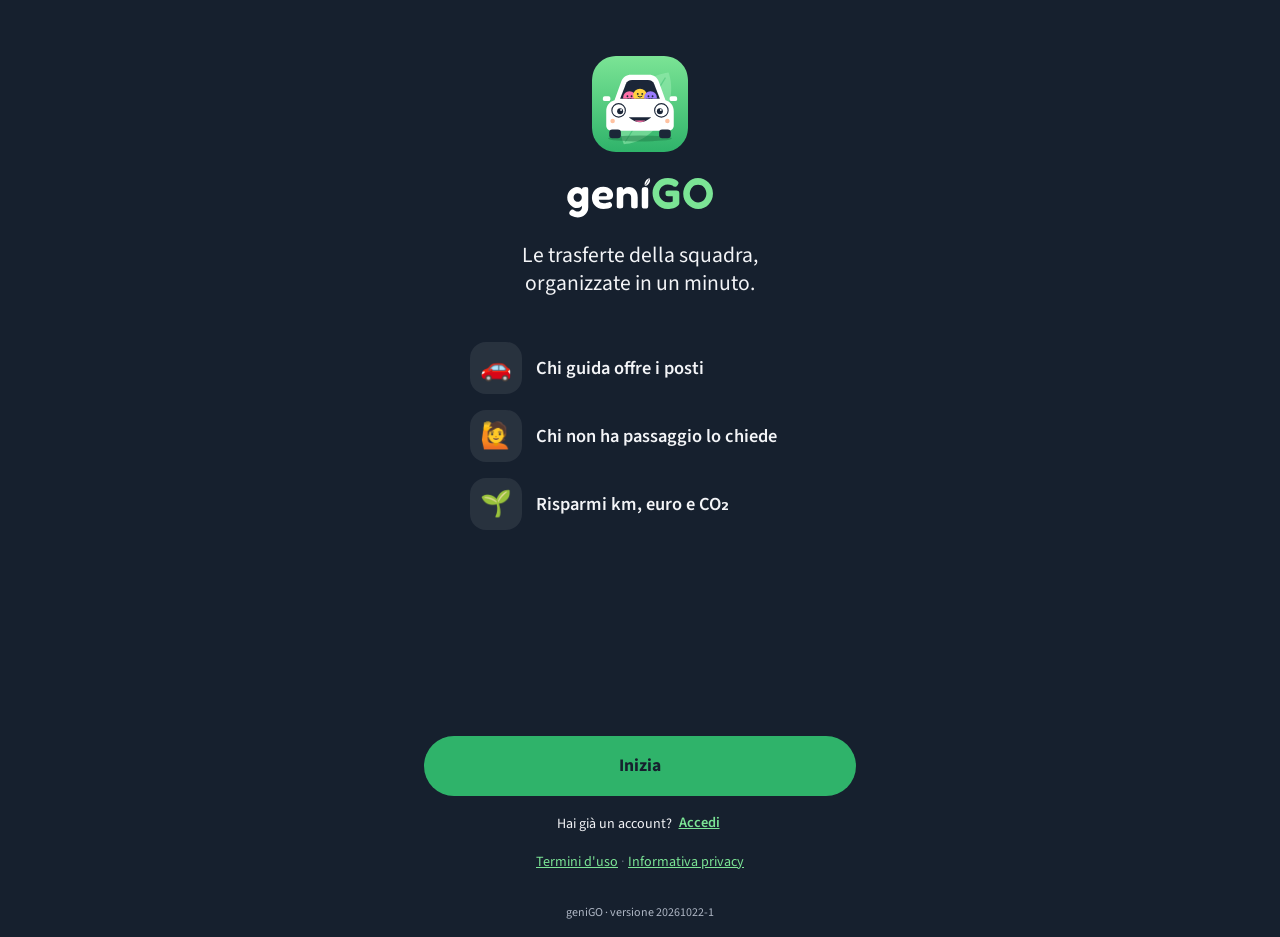
==== index.html @ ff4c47e5 "Add files via upload" ====
<!doctype html>
<html lang="it">
<head>
<script>if(location.protocol==="http:"&&/(^|\.)genigo\.it$/.test(location.hostname))location.replace("https://"+location.host+location.pathname+location.search+location.hash);</script>
<meta charset="utf-8">
<meta name="viewport" content="width=device-width,initial-scale=1,viewport-fit=cover">
<title>geniGO</title>
<meta name="description" content="Le trasferte della squadra, organizzate in un minuto.">
<meta name="theme-color" content="#16202E">
<link rel="manifest" href="manifest.webmanifest">
<link rel="icon" href="icon.svg" type="image/svg+xml">
<link rel="apple-touch-icon" href="icon-180.png">
<link rel="stylesheet" href="fonts/fonts.css?v=20261022-1">
<link rel="stylesheet" href="styles.css?v=20261022-1">
</head>
<body>
<div id="app" aria-live="polite"><div class="boot">Caricamento…</div></div>
<div class="ver" id="ver"></div>
<div class="toast" id="toast" role="status" hidden></div>
<script src="config.js?v=20261022-1"></script>
<script src="libs/supabase-2.45.4/supabase.js"></script>
<script src="libs/qrcode-1.4.4/qrcode.js"></script>
<script src="sports.js?v=20261022-1"></script>
<script src="app.js?v=20261022-1"></script>
</body>
</html>
---- fonts/fonts.css ----
/* geniGO · caratteri ospitati sul sito (nessuna richiesta a Google Fonts)
   Barlow Condensed e Source Sans 3 · SIL Open Font License 1.1 (vedi OFL.txt) */
@font-face{font-family:"Barlow Condensed";font-style:normal;font-weight:600;font-display:swap;src:url(barlow-condensed-600-latin-ext.woff2) format("woff2");unicode-range:U+0100-02BA,U+02BD-02C5,U+02C7-02CC,U+02CE-02D7,U+02DD-02FF,U+0304,U+0308,U+0329,U+1D00-1DBF,U+1E00-1E9F,U+1EF2-1EFF,U+2020,U+20A0-20AB,U+20AD-20C4,U+2113,U+2C60-2C7F,U+A720-A7FF}
@font-face{font-family:"Barlow Condensed";font-style:normal;font-weight:600;font-display:swap;src:url(barlow-condensed-600-latin.woff2) format("woff2");unicode-range:U+0000-00FF,U+0131,U+0152-0153,U+02BB-02BC,U+02C6,U+02DA,U+02DC,U+0304,U+0308,U+0329,U+2000-206F,U+20AC,U+2122,U+2191,U+2193,U+2212,U+2215,U+FEFF,U+FFFD}
@font-face{font-family:"Barlow Condensed";font-style:normal;font-weight:700;font-display:swap;src:url(barlow-condensed-700-latin-ext.woff2) format("woff2");unicode-range:U+0100-02BA,U+02BD-02C5,U+02C7-02CC,U+02CE-02D7,U+02DD-02FF,U+0304,U+0308,U+0329,U+1D00-1DBF,U+1E00-1E9F,U+1EF2-1EFF,U+2020,U+20A0-20AB,U+20AD-20C4,U+2113,U+2C60-2C7F,U+A720-A7FF}
@font-face{font-family:"Barlow Condensed";font-style:normal;font-weight:700;font-display:swap;src:url(barlow-condensed-700-latin.woff2) format("woff2");unicode-range:U+0000-00FF,U+0131,U+0152-0153,U+02BB-02BC,U+02C6,U+02DA,U+02DC,U+0304,U+0308,U+0329,U+2000-206F,U+20AC,U+2122,U+2191,U+2193,U+2212,U+2215,U+FEFF,U+FFFD}
@font-face{font-family:"Source Sans 3";font-style:normal;font-weight:400;font-display:swap;src:url(source-sans-3-400-latin-ext.woff2) format("woff2");unicode-range:U+0100-02BA,U+02BD-02C5,U+02C7-02CC,U+02CE-02D7,U+02DD-02FF,U+0304,U+0308,U+0329,U+1D00-1DBF,U+1E00-1E9F,U+1EF2-1EFF,U+2020,U+20A0-20AB,U+20AD-20C4,U+2113,U+2C60-2C7F,U+A720-A7FF}
@font-face{font-family:"Source Sans 3";font-style:normal;font-weight:400;font-display:swap;src:url(source-sans-3-400-latin.woff2) format("woff2");unicode-range:U+0000-00FF,U+0131,U+0152-0153,U+02BB-02BC,U+02C6,U+02DA,U+02DC,U+0304,U+0308,U+0329,U+2000-206F,U+20AC,U+2122,U+2191,U+2193,U+2212,U+2215,U+FEFF,U+FFFD}
@font-face{font-family:"Source Sans 3";font-style:normal;font-weight:600;font-display:swap;src:url(source-sans-3-600-latin-ext.woff2) format("woff2");unicode-range:U+0100-02BA,U+02BD-02C5,U+02C7-02CC,U+02CE-02D7,U+02DD-02FF,U+0304,U+0308,U+0329,U+1D00-1DBF,U+1E00-1E9F,U+1EF2-1EFF,U+2020,U+20A0-20AB,U+20AD-20C4,U+2113,U+2C60-2C7F,U+A720-A7FF}
@font-face{font-family:"Source Sans 3";font-style:normal;font-weight:600;font-display:swap;src:url(source-sans-3-600-latin.woff2) format("woff2");unicode-range:U+0000-00FF,U+0131,U+0152-0153,U+02BB-02BC,U+02C6,U+02DA,U+02DC,U+0304,U+0308,U+0329,U+2000-206F,U+20AC,U+2122,U+2191,U+2193,U+2212,U+2215,U+FEFF,U+FFFD}
@font-face{font-family:"Source Sans 3";font-style:normal;font-weight:700;font-display:swap;src:url(source-sans-3-700-latin-ext.woff2) format("woff2");unicode-range:U+0100-02BA,U+02BD-02C5,U+02C7-02CC,U+02CE-02D7,U+02DD-02FF,U+0304,U+0308,U+0329,U+1D00-1DBF,U+1E00-1E9F,U+1EF2-1EFF,U+2020,U+20A0-20AB,U+20AD-20C4,U+2113,U+2C60-2C7F,U+A720-A7FF}
@font-face{font-family:"Source Sans 3";font-style:normal;font-weight:700;font-display:swap;src:url(source-sans-3-700-latin.woff2) format("woff2");unicode-range:U+0000-00FF,U+0131,U+0152-0153,U+02BB-02BC,U+02C6,U+02DA,U+02DC,U+0304,U+0308,U+0329,U+2000-206F,U+20AC,U+2122,U+2191,U+2193,U+2212,U+2215,U+FEFF,U+FFFD}
---- styles.css ----
:root{
  --bg:#F3F4F7; --surface:#FFFFFF; --ink:#16202E; --muted:#5D6778; --line:#DCE0E8;
  --accent:#2FB36A; --accent-ink:#16202E; --accent-soft:#DDF4E6; --accent-text:#157A43; --brand:#2FB36A;
  --warn-soft:#FFF1C2; --warn-text:#7A5200;
  --ok:#1F7A4D; --ok-soft:#DDF1E6; --danger:#B3261E; --danger-soft:#FBE3E1;
  --navy:#16202E; --navy-ink:#F3F4F7; --navy-muted:#AEB6C4;
  --display:"Barlow Condensed","Arial Narrow",system-ui,sans-serif;
  --body:"Source Sans 3",system-ui,-apple-system,"Segoe UI",sans-serif;
  color-scheme:light;
}
@media (prefers-color-scheme: dark){:root{
  --bg:#10151D; --surface:#19202B; --ink:#E9ECF2; --muted:#9AA4B5; --line:#2C3544;
  --accent:#2FB36A; --accent-ink:#0B1018; --accent-soft:#173326; --accent-text:#7BE495; --brand:#2FB36A;
  --warn-soft:#3A3115; --warn-text:#F2C14E;
  --ok:#5CC28C; --ok-soft:#173326; --danger:#F08A80; --danger-soft:#3A1C1A;
  --navy:#0B1018; --navy-ink:#E9ECF2; --navy-muted:#9AA4B5; color-scheme:dark}}
*{box-sizing:border-box}
html,body{margin:0}
body{background:var(--bg);color:var(--ink);font-family:var(--body);font-size:16px;line-height:1.45;
  padding-bottom:env(safe-area-inset-bottom,0)}
a{color:var(--accent-text)}
.boot{padding:48px 16px;text-align:center;color:var(--muted)}
.wrap{max-width:760px;margin:0 auto;padding:16px 16px 56px;display:grid;gap:16px}
h1,h2,h3{font-family:var(--display);text-transform:uppercase;letter-spacing:.01em;margin:0;line-height:1.05}
h1{font-size:2rem}h2{font-size:1.45rem}h3{font-size:1.15rem}
.muted{color:var(--muted)}.small{font-size:.88rem}
.label{font-size:.75rem;font-weight:700;letter-spacing:.08em;text-transform:uppercase;color:var(--muted)}

/* barra superiore */
.top{background:var(--navy);color:var(--navy-ink);padding:max(12px,env(safe-area-inset-top)) 16px 0}
.top .in{max-width:760px;margin:0 auto;display:flex;align-items:center;gap:8px;min-height:52px;padding-bottom:10px}
.top .grow{flex:1;min-width:0}
.top .title{font-family:var(--display);font-weight:700;font-size:1.5rem;text-transform:uppercase;line-height:1;white-space:nowrap;overflow:hidden;text-overflow:ellipsis}
.top .sub{font-size:.85rem;color:var(--navy-muted)}
.brand{display:flex;align-items:center;gap:8px;font-family:var(--display);font-weight:700;font-size:1.45rem;color:var(--navy-ink);text-decoration:none}
.brand b{color:var(--brand);font-weight:700}
.iconbtn{width:44px;height:44px;display:inline-flex;align-items:center;justify-content:center;border-radius:22px;border:1px solid transparent;background:transparent;color:inherit;text-decoration:none;cursor:pointer;flex:none}
.iconbtn.ring{border-color:#3A4557;font-weight:700;font-size:.9rem}
.tabs{max-width:760px;margin:0 auto;display:flex;overflow-x:auto;scrollbar-width:none}
.tabs a{flex:1 0 auto;text-align:center;padding:12px 10px;font-size:.95rem;color:var(--navy-muted);font-weight:700;text-decoration:none;border-bottom:3px solid transparent;white-space:nowrap}
.tabs a[aria-current="page"]{color:var(--navy-ink);border-bottom-color:var(--brand)}

/* elementi */
.card{background:var(--surface);border:1px solid var(--line);border-radius:14px;padding:16px;display:grid;gap:12px;min-width:0}
.card.dashed{border-style:dashed}
.row{display:flex;gap:8px;flex-wrap:wrap;align-items:center}
.between{display:flex;justify-content:space-between;gap:8px;align-items:center;flex-wrap:wrap}
.stack{display:grid;gap:12px}
button,.btn{font:inherit;font-weight:700;cursor:pointer;border-radius:10px;border:1px solid transparent;padding:10px 16px;min-height:44px;display:inline-flex;align-items:center;justify-content:center;gap:6px;text-decoration:none;text-align:center}
.btn-primary{background:var(--accent);color:var(--accent-ink)}
.btn-ghost{background:var(--surface);color:var(--ink);border-color:var(--line)}
.btn-ok{background:var(--ok);color:#fff}
.btn-danger{background:transparent;color:var(--danger);border-color:var(--danger)}
.btn-link{background:none;border:none;padding:6px 4px;min-height:36px;color:var(--muted);font-weight:600;font-size:.9rem;text-decoration:underline}
.btn-link.danger{color:var(--danger)}
.btn-block{width:100%}
button:disabled{opacity:.55;cursor:default}
:focus-visible{outline:2px solid var(--accent);outline-offset:2px}
input,select,textarea{font:inherit;color:var(--ink);background:var(--bg);border:1px solid var(--line);border-radius:10px;padding:10px 12px;width:100%;min-width:0;min-height:44px}
textarea{min-height:96px;resize:vertical}
.form{display:grid;gap:12px;grid-template-columns:repeat(auto-fit,minmax(160px,1fr))}
.form .full{grid-column:1/-1}
.form label{display:grid;gap:4px;font-size:.88rem;font-weight:600;color:var(--muted)}
.form .check{display:flex;gap:10px;align-items:center;flex-direction:row;color:var(--ink);font-weight:600}
.form .check input{width:22px;height:22px;min-height:0}
.form .actions{grid-column:1/-1;display:flex;gap:8px;flex-wrap:wrap}
.notice{border-radius:12px;padding:12px 14px;background:var(--accent-soft)}
.notice.ok{background:var(--ok-soft)}
.notice.danger{background:var(--danger-soft)}
.chip{display:inline-flex;align-items:center;font-size:.78rem;font-weight:700;padding:3px 9px;border-radius:999px;background:var(--bg);color:var(--muted);font-variant-numeric:tabular-nums;white-space:nowrap}
.chip.ok{background:var(--ok-soft);color:var(--ok)}
.chip.warn{background:var(--warn-soft);color:var(--warn-text)}
.chip.navy{background:var(--navy);color:var(--navy-ink)}
.pill-group{display:flex;flex-wrap:wrap;gap:6px}
.pill{min-height:40px;border-radius:999px;padding:0 14px;font-weight:600;border:1px solid var(--line);background:var(--surface);color:var(--ink)}
a.pill{display:inline-flex;align-items:center;text-decoration:none}
.pill[aria-checked="true"]{background:var(--navy);color:var(--navy-ink);border-color:var(--navy)}
.empty{background:var(--surface);border:1px solid var(--line);border-radius:14px;padding:24px;text-align:center;color:var(--muted)}
.empty strong{display:block;color:var(--ink);font-family:var(--display);font-size:1.3rem;text-transform:uppercase;margin-bottom:4px}

/* trasferta */
.trip{background:var(--surface);border:1px solid var(--line);border-radius:14px;display:grid;grid-template-columns:72px 1fr;overflow:hidden}
.trip.past{opacity:.8}
.stub{background:var(--navy);color:var(--navy-ink);display:grid;align-content:start;justify-items:center;padding:14px 4px;text-align:center;gap:2px;border-right:2px dashed var(--bg)}
.stub .cat{margin-bottom:6px;max-width:100%;padding:2px 6px;border-radius:6px;background:var(--brand);color:#0B1018;font-family:var(--display);font-size:.95rem;font-weight:700;letter-spacing:.03em;line-height:1.1;text-transform:uppercase;white-space:nowrap;overflow:hidden;text-overflow:ellipsis}
.stub .dow{font-size:.72rem;letter-spacing:.1em;font-weight:700;text-transform:uppercase;opacity:.85}
.stub .day{font-family:var(--display);font-size:2.2rem;line-height:1;font-weight:700}
.stub .mon{font-family:var(--display);font-size:1rem;text-transform:uppercase;letter-spacing:.06em}
.stub .time{margin-top:8px;font-variant-numeric:tabular-nums;font-weight:700;color:var(--brand)}
.tbody{padding:14px;display:grid;gap:12px;min-width:0}
.meta{color:var(--muted);font-size:.92rem;overflow-wrap:anywhere}
.ride{border-top:1px solid var(--line);padding-top:12px;display:grid;gap:8px}
.ride.club .driver::before{content:"Mezzo società · ";color:var(--accent-text);font-weight:700}
.driver{font-weight:700}
.seats{display:flex;gap:5px;flex-wrap:wrap;align-items:center}
.seat{width:14px;height:14px;border-radius:4px;border:2px solid var(--ok)}
.seat.taken{background:var(--ink);border-color:var(--ink)}
.pax{list-style:none;margin:0;padding:0;display:grid;gap:4px}
.pax li{display:flex;justify-content:space-between;gap:8px;align-items:center;background:var(--bg);border-radius:8px;padding:6px 10px;min-width:0}
.pax li span{overflow-wrap:anywhere;min-width:0}
.pax small{color:var(--muted)}
.missing{background:var(--warn-soft);border-radius:10px;padding:8px 12px;font-size:.92rem}
.confirm{display:flex;gap:8px;align-items:center;flex-wrap:wrap;font-size:.92rem}

/* squadre */
.teamcard{text-decoration:none;color:inherit}
.stats{display:grid;grid-template-columns:repeat(3,minmax(0,1fr));gap:8px;text-align:center}
.stats>div{background:var(--bg);border-radius:10px;padding:8px 4px}
.stats b{display:block;font-family:var(--display);font-size:1.5rem;line-height:1.1}
.stats .warn{background:var(--warn-soft);color:var(--warn-text)}

/* invito */
.qr{display:flex;justify-content:center;background:#fff;border-radius:12px;padding:12px}
.qr img,.qr svg{width:200px;height:200px;image-rendering:pixelated}
.code{font:600 .95rem ui-monospace,Menlo,monospace;background:var(--bg);border-radius:10px;padding:10px 12px;overflow-wrap:anywhere}

/* membri */
.member{display:flex;align-items:center;gap:10px;padding:10px 0;border-top:1px solid var(--line)}
.member:first-child{border-top:none}
.avatar{width:40px;height:40px;border-radius:20px;background:var(--bg);display:flex;align-items:center;justify-content:center;font-weight:700;flex:none}

/* report */
table{width:100%;border-collapse:collapse;font-size:.92rem}
th,td{text-align:left;padding:8px 6px;border-bottom:1px solid var(--line);vertical-align:top}
th{font-size:.75rem;letter-spacing:.06em;text-transform:uppercase;color:var(--muted)}
td.num,th.num{text-align:right;font-variant-numeric:tabular-nums}
.tablewrap{overflow-x:auto}
.bigstats{display:grid;grid-template-columns:repeat(auto-fit,minmax(140px,1fr));gap:10px}
.bigstats>div{background:var(--navy);color:var(--navy-ink);border-radius:12px;padding:14px}
.bigstats b{display:block;font-family:var(--display);font-size:2rem;line-height:1;color:var(--brand)}

/* login */
.hero{background:var(--navy);color:var(--navy-ink);padding:48px 16px 40px}
.hero .in{max-width:520px;margin:0 auto;display:grid;gap:12px}
.hero h1{font-size:3rem;text-transform:none}
.hero h1 b{color:var(--brand)}
.narrow{max-width:520px}

.toast{position:fixed;left:50%;transform:translateX(-50%);bottom:calc(16px + env(safe-area-inset-bottom,0px));background:var(--ink);color:var(--bg);padding:10px 18px;border-radius:999px;font-weight:600;max-width:calc(100% - 32px);z-index:95}
.sr-only{position:absolute;width:1px;height:1px;overflow:hidden;clip:rect(0 0 0 0);white-space:nowrap}
footer.foot{text-align:center;color:var(--muted);font-size:.82rem;padding:8px 16px 24px}

@media (max-width:420px){.trip{grid-template-columns:60px 1fr}.stub .day{font-size:1.8rem}}
@media print{
  .top,.tabs,.noprint,.toast,footer.foot{display:none!important}
  body{background:#fff;color:#000}
  .card{border:none;padding:0}
  .bigstats>div{background:#fff;color:#000;border:1px solid #999}
}

/* richieste di passaggio */
.pax .row button, .pax .row .btn-link { white-space: nowrap; }
.wa-card .btn-ok { text-decoration: none; }

/* logo geniGO */
.brand img{display:block}
.brand .wordmark{height:22px;width:auto}
.hero-logo{display:flex;align-items:center;gap:14px;margin:0}
.hero-logo img:first-child{border-radius:16px;flex:none}
.hero-logo .wordmark{height:46px;width:auto;max-width:calc(100% - 80px)}
.pax li{flex-wrap:wrap;row-gap:6px}
.pax li > span:first-child{flex:1 1 180px;min-width:0}

/* pannello amministrazione */
.weekly{width:100%;height:140px;display:block}
.weekly .b1,.lg.b1{fill:var(--ink);background:var(--ink)}
.weekly .b2,.lg.b2{fill:var(--brand);background:var(--brand)}
.weekly .axis{stroke:var(--line)}
.lg{display:inline-block;width:10px;height:10px;border-radius:2px;margin:0 4px 0 10px;vertical-align:-1px}

/* risparmio */
.savings{border:2px solid var(--accent-soft)}
.savings .stats{margin:2px 0 6px}
/* sponsor */
.sponsors{margin-top:8px;display:grid;gap:8px}
.sp-row{display:flex;flex-wrap:wrap;gap:10px}
.sp{display:flex;align-items:center;gap:10px;background:var(--surface);border:1px solid var(--line);border-radius:12px;padding:10px 12px;text-decoration:none;color:var(--ink);flex:1 1 220px;min-width:0}
.sp img{max-height:40px;max-width:120px;object-fit:contain}
.sp span{font-size:.88rem;color:var(--muted)}
.sp-thumb{width:44px;height:44px;object-fit:contain;border-radius:8px;background:#fff;border:1px solid var(--line);flex:none}
.check-pill{display:inline-flex;align-items:center;gap:6px;cursor:pointer}
.check-pill input{width:18px;height:18px;min-height:0}

/* logo su tutte le pagine */
.brand .wordmark{height:28px}
.brand img:first-child{border-radius:9px}
.top .titlerow{min-height:0;padding-top:0;padding-bottom:10px}
/* logo e scritta centrati nella barra in alto */
.top .in:first-child{position:relative}
.top .in:first-child .brand{position:absolute;left:50%;top:calc(50% - 5px);transform:translate(-50%,-50%)}
.form .check-pill{display:inline-flex;flex-direction:row;align-items:center;gap:6px;font-weight:600}

/* banner sponsor a rotazione: riquadro orizzontale 3:1 con immagine o video */
.sp-banner{position:relative;border-radius:14px;overflow:hidden;background:#0f1722;border:1px solid var(--line);aspect-ratio:3/1;max-height:260px;width:100%}
.sp-slides{position:absolute;inset:0}
.sp-slide{position:absolute;inset:0;display:block;text-decoration:none;color:#fff;opacity:0;visibility:hidden;transition:opacity .6s ease,visibility .6s}
.sp-slide.on{opacity:1;visibility:visible}
.sp-slide img,.sp-slide video{width:100%;height:100%;object-fit:cover;display:block;background:#0f1722}
.sp-fallback{width:100%;height:100%;display:grid;place-content:center;text-align:center;gap:4px;padding:12px 16px;background:linear-gradient(135deg,var(--brand),var(--accent));color:#fff}
.sp-fallback b{font-size:clamp(1.1rem,4.5vw,1.6rem)}
.sp-fallback span{font-size:clamp(.85rem,3vw,1rem);opacity:.92;overflow-wrap:anywhere}
.sp-cap{position:absolute;left:0;right:0;bottom:0;padding:18px 12px 8px;font-size:.85rem;line-height:1.25;background:linear-gradient(transparent,rgba(0,0,0,.65));color:#fff;padding-right:70px}
.sp-tag{position:absolute;top:6px;right:8px;font-size:.62rem;letter-spacing:.08em;text-transform:uppercase;color:#fff;background:rgba(0,0,0,.45);padding:2px 6px;border-radius:6px;pointer-events:none}
.sp-dots{position:absolute;right:8px;bottom:8px;display:flex;gap:6px}
.sp-dots button{width:8px;height:8px;min-height:0;padding:0;border-radius:50%;border:0;background:rgba(255,255,255,.5);cursor:pointer;box-shadow:0 0 0 1px rgba(0,0,0,.2)}
.sp-dots button.on{background:#fff}
.sp-prev{height:40px;aspect-ratio:3/1;object-fit:cover;vertical-align:middle;border-radius:6px}
video.sp-thumb,img.sp-thumb{width:66px;height:22px;object-fit:cover}
@media (prefers-reduced-motion: reduce){.sp-slide{transition:none}}
/* invito per più squadre */
.join-row{display:grid;gap:8px;padding:10px 0;border-top:1px solid var(--line)}
.join-row:first-of-type{border-top:none}
.join-row .check{display:flex;gap:10px;align-items:center;font-weight:400;color:var(--ink)}
.join-row .check input{width:22px;height:22px;min-height:0;flex:none}
/* primo contatto e procedura guidata */
.hero-sub{margin:10px 0 0;color:var(--navy-muted);font-size:1rem;max-width:34rem}
.feat{display:grid;grid-template-columns:repeat(3,1fr);gap:8px}
.feat div{background:var(--surface);border:1px solid var(--line);border-radius:12px;padding:12px 10px;display:grid;gap:6px;justify-items:center;text-align:center;font-size:.9rem;line-height:1.25}
.feat span{font-size:1.5rem}
.choice{display:grid;justify-items:start;justify-content:stretch;grid-template-columns:1fr;align-content:start;gap:4px;width:100%;min-height:0;text-align:left;background:var(--surface);border:2px solid var(--line);border-radius:14px;padding:16px 18px;color:var(--ink);text-decoration:none;cursor:pointer;font:inherit}
.choice b{display:block;text-align:left;font-family:var(--display);font-size:1.35rem;text-transform:uppercase;line-height:1.1}
.choice span{color:var(--muted);font-size:.95rem}
.choice:hover{border-color:var(--brand)}
.invite-banner h2{margin:2px 0}
.wiz{list-style:none;margin:0;padding:0;display:grid;grid-template-columns:repeat(3,1fr);gap:6px}
.wiz li{display:flex;align-items:center;gap:6px;font-size:.85rem;font-weight:600;color:var(--muted);padding:8px;border-radius:10px;background:var(--surface);border:1px solid var(--line)}
.wiz li span{flex:none;width:22px;height:22px;border-radius:50%;display:grid;place-items:center;background:var(--line);color:var(--ink);font-size:.8rem;font-weight:700}
.wiz li.on{color:var(--ink);border-color:var(--brand)}
.wiz li.on span,.wiz li.done span{background:var(--brand);color:#0B1018}
.wiz-card{border:2px solid var(--brand)}
.steps ul{list-style:none;margin:0;padding:0;display:grid;gap:8px}
.steps li{display:flex;gap:10px;align-items:baseline}
.steps li>span{flex:none;width:20px;color:var(--muted);font-weight:700}
.steps li.ok{color:var(--muted);text-decoration:line-through}
.steps li.ok>span{color:var(--accent-text);text-decoration:none}
.tips{background:var(--accent-soft);border-color:transparent;gap:8px}
@media (max-width:380px){.feat{grid-template-columns:1fr}.wiz li{font-size:.75rem}}
/* consensi e pagine legali */
.modal-back{position:fixed;inset:0;background:rgba(11,16,24,.72);display:grid;place-items:center;padding:16px;z-index:50;overflow:auto}
.modal{background:var(--surface);color:var(--ink);border-radius:18px;max-width:520px;width:100%;max-height:calc(100dvh - 32px);overflow:auto;padding:22px 20px;display:grid;gap:14px;box-shadow:0 24px 60px rgba(0,0,0,.35)}
.modal-icon{justify-self:center;border-radius:14px}
.modal h2{text-align:center;font-size:1.6rem;line-height:1.1}
.cons-item{display:grid;grid-template-columns:40px 1fr;gap:10px;align-items:start;font-size:.95rem;line-height:1.4}
.cons-item>span{width:40px;height:40px;border-radius:50%;background:var(--accent-soft);display:grid;place-items:center;font-size:1.2rem}
.modal .form{gap:10px}
.check.switch{display:flex;gap:10px;align-items:center;font-weight:400}
.check.switch input{appearance:none;-webkit-appearance:none;width:42px;height:24px;min-height:0;border-radius:12px;background:var(--line);position:relative;flex:none;padding:0;border:0;cursor:pointer;transition:background .2s}
.check.switch input::after{content:"";position:absolute;top:3px;left:3px;width:18px;height:18px;border-radius:50%;background:#fff;transition:left .2s;box-shadow:0 1px 3px rgba(0,0,0,.25)}
.check.switch input:checked{background:var(--brand)}
.check.switch input:checked::after{left:21px}
.check.declare{align-items:flex-start;font-weight:400;font-size:.92rem;line-height:1.4;background:var(--accent-soft);border-radius:10px;padding:10px 12px}
.check.declare input{margin-top:2px;flex:none}
.legal-box{max-height:46vh;overflow:auto;border:1px solid var(--line);border-radius:12px;padding:12px 14px;font-size:.92rem;line-height:1.5;background:var(--bg)}
.legal h3,.legal-box h3{font-size:1.15rem;margin:14px 0 4px}
.legal p,.legal-box p,.legal ul,.legal-box ul{margin:6px 0}
.courtesy{font-size:.78rem;font-style:italic}
.check .btn-link{display:inline;padding:0;min-height:0;vertical-align:baseline;font-weight:600;font-size:inherit}
.modal .check{align-items:flex-start;line-height:1.4}
.modal .check input[type=checkbox]:not(.switch input){margin-top:2px}
/* riga della versione in fondo a ogni pagina */
.ver{text-align:center;font-size:.75rem;color:var(--muted);padding:4px 16px calc(16px + env(safe-area-inset-bottom))}
/* pagina di benvenuto: testo centrato, punti chiave senza riquadri */
.hero .in{text-align:center;justify-items:center}
.hero .hero-logo{justify-content:center}
.hero .hero-sub{margin-left:auto;margin-right:auto}
.feat{gap:4px;padding:2px 0 6px}
.feat div{background:none;border:0;border-radius:0;padding:6px 4px;gap:4px;font-size:.88rem}
.feat div b{font-weight:600}
.feat span{font-size:1.7rem;line-height:1}
.feat div{align-content:start}
/* testi informativi: niente riquadro, così non sembrano pulsanti */
.intro{display:grid;gap:4px;padding:4px 2px}
.intro h1,.intro h2{margin:0}
/* indicatore dei passi: numeri e testo, senza riquadri */
.wiz li{background:none;border:0;padding:4px 0;border-radius:0}
.wiz li.on{border:0}
.hero .hero-sub{font-size:1.2rem;color:var(--navy-ink);margin-top:2px;max-width:none}
/* benvenuto e accesso: tutta la pagina con lo stesso sfondo scuro */
body.dark{background:var(--navy);color:var(--navy-ink)}
body.dark .hero{background:transparent;padding-bottom:12px}
body.dark .feat div,body.dark .wrap>p{color:var(--navy-ink)}
body.dark .wrap>p .btn-link,body.dark .wrap>p a,body.dark .wrap>p .btn-link{color:#7BE495}
body.dark .wrap>p.small.muted{color:var(--navy-muted)}
body.dark .intro,body.dark .intro .label,body.dark .intro h2{color:var(--navy-ink)}
body.dark .intro .muted{color:var(--navy-muted)}
body.dark .choice{border-color:transparent}
body.dark .ver{color:var(--navy-muted)}
/* pulsanti grandi di scelta: testo centrato */
.choice{justify-items:center;text-align:center}
.choice b,.choice span{text-align:center}
/* figli: nome e cognome affiancati */
.kids{display:grid;gap:8px}
.kid-row{display:grid;grid-template-columns:1fr 1fr;gap:8px}
.kid-row label{display:grid;gap:4px;font-size:.88rem;font-weight:600;color:var(--muted)}
.join-row .kid-row label{font-weight:600}
.form label.check-pill{display:inline-flex;color:var(--ink)}
/* password */
.pw-wrap{position:relative;display:block}
.pw-wrap input{width:100%;padding-right:84px}
.pw-eye{position:absolute;right:10px;top:50%;transform:translateY(-50%);font-size:.85rem}
.pw-rules{display:flex;flex-wrap:wrap;gap:4px 12px;color:var(--muted)}
.pw-rules .ok{color:#1F8A4C}
body.dark .card{color:var(--ink)}
/* chi cerca un passaggio */
.reqs{background:var(--surface);border:1px solid var(--line);border-left:5px solid var(--amber);border-radius:14px;padding:12px 12px 12px 14px;display:grid;gap:10px}
.reqs-head{display:flex;align-items:center;gap:8px;color:var(--ink);font-size:.95rem}
.reqs-head b{flex:1}
.reqs-n{min-width:24px;height:24px;border-radius:12px;background:var(--amber);color:#fff;font-weight:700;font-size:.8rem;display:inline-flex;align-items:center;justify-content:center;padding:0 7px}
.reqs ul{list-style:none;margin:0;padding:0;display:grid;gap:8px}
.req{display:flex;align-items:center;gap:10px;background:var(--bg);border-radius:10px;padding:10px 12px;flex-wrap:wrap}
.avatar.sm{width:36px;height:36px;font-size:.8rem;flex:none}
.req-main{flex:1 1 160px;min-width:0}
.req-main b{display:block;overflow-wrap:anywhere}
.req-meta{display:flex;flex-wrap:wrap;gap:4px 8px;align-items:center;font-size:.85rem;color:var(--muted);margin-top:2px}
.tag{background:var(--bg);border-radius:999px;padding:1px 9px;font-size:.8rem;color:var(--ink)}
.req-act{display:flex;gap:8px;align-items:center;margin-left:auto}
.req-act .btn-link{white-space:nowrap}
/* inviti: un riquadro per figlio */
.kid-card{background:var(--bg);border-radius:12px;padding:12px;display:grid;gap:10px}
.kids-multi{display:grid;gap:10px}
.req .tag,.req .avatar{background:var(--surface)}
.big-code{font-family:var(--display);font-size:2.2rem;font-weight:700;letter-spacing:.06em;line-height:1.1}
/* auto offerte: stessa scheda di "Cercano un passaggio", linguetta verde */
:root{--amber:#E0A21B}
.offers{background:var(--surface);border:1px solid var(--line);border-left:5px solid var(--accent);border-radius:14px;padding:12px 12px 12px 14px;display:grid;gap:10px}
.offers-n{min-width:24px;height:24px;border-radius:12px;background:var(--accent);color:#fff;font-weight:700;font-size:.8rem;display:inline-flex;align-items:center;justify-content:center;padding:0 7px}
.offers .ride{border:0;background:var(--bg);border-radius:10px;padding:12px}
.offers .ride .pax li{background:var(--surface)}
/* schede compatte di auto e richieste */
.ride-top{display:flex;align-items:center;justify-content:space-between;gap:8px}
.ride-top .driver{min-width:0;overflow-wrap:anywhere}
.offers .ride{gap:6px;padding:10px 12px}
.offers .ride .meta .btn-link,.ride .meta .btn-link{padding:0;min-height:0;font-size:inherit}
.btn-sm{min-height:36px;padding:0 14px;font-size:.92rem}
.req{flex-wrap:nowrap;padding:8px 10px}
.req-meta{gap:2px 6px;font-size:.8rem}
.req .tag{font-size:.75rem;padding:0 7px}
.offers>.btn-link,.reqs>.btn-link{justify-self:start}
.req-act .btn-ok,.req-act .btn-link{white-space:nowrap}
.offers .pax{display:flex;flex-wrap:wrap;gap:6px}
.offers .pax li{padding:3px 10px;border-radius:999px;font-size:.9rem;gap:6px}
.offers .pax li .btn-link{font-size:.8rem;padding:0;min-height:0}
.offers .ride .row{gap:10px;align-items:center}
/* iPhone: niente pagina "allargata" */
html{-webkit-text-size-adjust:100%;text-size-adjust:100%}
html,body{max-width:100%;overflow-x:clip}
input,select,textarea{font-size:16px}  /* sotto i 16px Safari ingrandisce la pagina quando si tocca un campo */
.form{grid-template-columns:repeat(auto-fit,minmax(min(150px,100%),1fr))}
.tbody,.trip>*{min-width:0}
.code{overflow-wrap:anywhere;word-break:break-all}
.tbody,.offers,.reqs,.ride,.wrap{grid-template-columns:minmax(0,1fr)}
.tbody .row>.btn-ghost{white-space:normal}
.req{flex-wrap:wrap}.req-main{flex:1 1 140px}
/* pagina iniziale: chi sei? */
.who{text-align:center;margin:8px 0 0}
body.dark .who{color:var(--navy-ink)}
.choice .choice-ico{display:block;font-size:2.1rem;color:inherit;line-height:1;margin-bottom:6px;letter-spacing:4px}

/* prima schermata (splash) */
.splash{min-height:100dvh;max-width:480px;margin:0 auto;display:flex;flex-direction:column;padding:56px 24px 28px;color:var(--navy-ink)}
.splash-logo{display:grid;justify-items:center;gap:16px}
.splash-logo img:first-child{border-radius:24px}
.splash-logo .wordmark{height:40px;width:auto;max-width:100%}
.splash-tag{font-size:1.35rem;line-height:1.3;text-align:center;margin:24px 0 0}
.splash-list{display:grid;gap:16px;margin:44px auto 0;width:100%;max-width:340px}
.splash-list div{display:flex;gap:14px;align-items:center;font-size:1.15rem}
.splash-list b{font-weight:600}
.splash-list span{width:52px;height:52px;border-radius:16px;background:rgba(255,255,255,.08);display:grid;place-items:center;font-size:1.6rem;flex:none}
.splash-foot{margin-top:auto;padding-top:36px;display:grid;gap:10px;text-align:center}
.splash-foot p{margin:0}
.splash-foot a,.splash-foot .btn-link{color:#7BE495}
.splash-go{font-size:1.1rem;padding:16px;border-radius:999px}

/* onboarding a tutta pagina (stile scuro, pulsante in basso) */
.onb{min-height:100dvh;max-width:480px;margin:0 auto;display:flex;flex-direction:column;gap:14px;padding:22px 22px 26px;color:var(--navy-ink)}
.onb-back{width:44px;height:44px;border-radius:50%;border:0;background:rgba(255,255,255,.08);color:var(--navy-ink);display:grid;place-items:center;cursor:pointer;margin-bottom:10px}
.onb-logo{display:flex;justify-content:center;margin:40px 0 18px}.onb-logo img{height:34px;width:auto}
.onb-h{font-family:var(--display);text-transform:uppercase;font-size:2.3rem;line-height:1;margin:0;color:var(--navy-ink);letter-spacing:.005em}
.onb-sub{margin:-4px 0 6px;color:var(--navy-muted);font-size:1.02rem;line-height:1.4}
.onb-center{text-align:center}
.onb-label{color:var(--navy-muted);font-size:.95rem;margin-top:8px}
.onb-note{color:var(--navy-muted);font-size:.92rem;margin:0;line-height:1.4}
.onb-group{display:block;background:#1F2A3A;border-radius:14px;padding:12px 16px;color:var(--navy-ink)}
.onb-group>span{display:block;font-size:.78rem;letter-spacing:.08em;color:var(--navy-muted);margin-bottom:2px}
.onb input:not([type=checkbox]){width:100%;background:transparent;border:0;outline:0;color:var(--navy-ink);font:inherit;font-size:16px;padding:6px 0;box-shadow:none;min-height:0}
.onb input::placeholder{color:#7E8899}
.onb-group:focus-within{box-shadow:0 0 0 2px var(--brand)}
.onb-big input{font-size:1.4rem!important;letter-spacing:.06em;text-transform:uppercase}
.onb-row{display:grid;grid-template-columns:minmax(0,1fr) minmax(0,1fr);gap:10px}
.onb-kid{padding:0;overflow:hidden}
.onb-line{display:flex;align-items:center;gap:12px;padding:6px 16px;border-bottom:1px solid #2C3748}
.onb-line:last-child{border-bottom:0}
.onb-line>span{flex:none;width:76px;color:var(--navy-ink)}
.onb-line input{text-align:right}
.onb-plays{flex-wrap:wrap;padding:12px 16px}
.onb-plays>span{width:100%;color:var(--navy-muted);font-size:.9rem}
.onb-pills{display:flex;flex-wrap:wrap;gap:8px}
.onb-pill input{position:absolute;opacity:0;pointer-events:none}
.onb-pill span{display:inline-block;padding:8px 14px;border-radius:999px;border:1px solid #3A4659;color:var(--navy-ink);cursor:pointer}
.onb-pill input:checked+span{background:var(--brand);border-color:var(--brand);color:#0B1018;font-weight:700}
.onb-pill input:focus-visible+span{outline:2px solid #7BE495}
.onb-kid-del{display:block;margin:0 16px 10px auto;color:var(--navy-muted)!important;font-size:.9rem}
.onb-kids{display:grid;gap:12px}
.onb-add{background:none;border:0;color:#7BE495;font:inherit;font-size:1rem;text-align:left;padding:4px 0;cursor:pointer}
.onb-chips{display:flex;flex-wrap:wrap;gap:8px}
.onb-center .onb-chips{justify-content:center}
.onb-chip{font-family:var(--display);text-transform:uppercase;font-size:1.35rem;padding:8px 16px;border:1px solid #3A4659;border-radius:12px;color:var(--navy-ink)}
.onb-cards{display:grid;gap:12px}
.onb-card{display:flex;align-items:center;gap:14px;text-align:left;background:#1F2A3A;border:1px solid #2C3748;border-radius:16px;padding:16px;color:var(--navy-ink);font:inherit;cursor:pointer}
.onb-card:hover{border-color:var(--brand)}
.onb-card>span:nth-child(2){flex:1;display:grid;gap:3px}
.onb-card b{font-size:1.08rem}.onb-card small{color:var(--navy-muted);font-size:.9rem;line-height:1.35}
.onb-card i{font-style:normal;font-size:1.6rem;color:var(--navy-muted)}
.onb-card-ico{flex:none;font-size:1.3rem;min-width:52px;text-align:center}
.onb-mid{flex:1;display:grid;align-content:center;justify-items:center;gap:16px}
.onb-hero-icon{border-radius:32px;margin:18px 0 6px;box-shadow:0 0 60px rgba(47,179,106,.25)}
.onb-foot{margin-top:auto;padding-top:18px;display:grid;gap:10px}
.onb-btn{display:block;width:100%;border:0;border-radius:999px;padding:16px;font:inherit;font-weight:700;font-size:1.1rem;background:var(--brand);color:#0B1018;cursor:pointer}
.onb-btn:disabled{opacity:.6}
.onb-btn-light{background:#F3F4F7;color:#16202E}
.onb-small{margin:0;text-align:center;color:var(--navy-muted);font-size:.92rem}
.onb .btn-link,.onb a{color:#7BE495}
.onb-legal{margin:0;text-align:center;color:var(--navy-muted);font-size:.85rem}
.onb-rules{color:var(--navy-muted);font-size:.85rem;margin-top:-4px}
.onb-rules .ok{color:#7BE495}
.onb .pw-wrap{display:flex;align-items:center;gap:8px}
.onb .pw-eye{flex:none}
.onb-check,.onb-switch{display:flex;gap:12px;align-items:flex-start;font-size:.95rem;line-height:1.4;cursor:pointer}
.onb-check input{width:22px;height:22px;flex:none;accent-color:var(--brand);margin-top:1px}
.onb-switch input{appearance:none;-webkit-appearance:none;flex:none;width:46px;height:28px;border-radius:999px;background:#3A4659;position:relative;cursor:pointer;margin:0;transition:background .15s}
.onb-switch input::after{content:"";position:absolute;top:3px;left:3px;width:22px;height:22px;border-radius:50%;background:#fff;transition:left .15s}
.onb-switch input:checked{background:var(--brand)}.onb-switch input:checked::after{left:21px}
.onb-switch span{padding-top:3px}
.onb-verify{margin-top:40px;display:grid;gap:6px}
.onb-verify p{margin:0;font-size:1.05rem}
.onb-mail{font-weight:700;font-size:1.15rem!important;word-break:break-all;margin-bottom:22px!important}
.onb .onb-code{font-size:2rem!important;letter-spacing:.5em;text-align:center;border-bottom:2px solid var(--brand)!important;padding:8px 0 8px .5em!important;font-variant-numeric:tabular-nums}
.onb-bad{font-size:3.4rem;margin-bottom:6px}
.onb-help{display:grid;gap:6px;margin-top:6px}.onb-help p{margin:0;color:var(--navy-muted);font-size:.92rem}
.onb-btn-sm{padding:11px;font-size:1rem;margin-top:4px}
.onb-switch input{width:46px!important;height:28px!important;min-height:0!important;border:0!important;padding:0!important;border-radius:999px!important;box-shadow:none!important}
.onb-card-ico{font-size:1.15rem;letter-spacing:-2px}
.onb-btn-top{margin-top:6px}
.onb-help{margin-top:18px!important}
.onb .onb-group input:not([type=checkbox]),.onb .onb-group input:not([type=checkbox]):focus{background:transparent!important;border:0!important;box-shadow:none!important;padding:6px 0!important;border-radius:0!important}
.splash-logo .wordmark{height:50px}
.wait-card{display:grid;gap:12px;text-align:center;justify-items:center}
.wait-card h2{margin:0}.wait-card p{margin:0}
.wait-ico{font-size:2.6rem;line-height:1}

/* barra di navigazione in basso (pagine squadra) */
body.has-bnav{padding-bottom:calc(76px + env(safe-area-inset-bottom))}
.bnav{position:fixed;left:0;right:0;bottom:0;z-index:40;display:flex;justify-content:space-around;background:var(--surface,#fff);border-top:1px solid var(--line);padding:6px 4px calc(8px + env(safe-area-inset-bottom));box-shadow:0 -4px 16px rgba(22,32,46,.06)}
.bnav a{position:relative;flex:1;max-width:120px;display:grid;justify-items:center;gap:2px;padding:4px 0;color:var(--muted);font-size:.74rem;font-weight:700;text-decoration:none}
.bnav-ico{font-size:1.45rem;line-height:1.1;filter:grayscale(1);opacity:.7}
.bnav a[aria-current="page"]{color:var(--accent-text)}
.bnav a[aria-current="page"] .bnav-ico{filter:none;opacity:1}
.bnav-dot{position:absolute;top:0;left:calc(50% + 8px);min-width:18px;height:18px;padding:0 5px;border-radius:999px;background:#E5484D;color:#fff;font-size:.7rem;line-height:18px;text-align:center}
.tiles{display:grid;gap:10px}
.tile-link{display:flex;align-items:center;gap:12px;background:var(--surface,#fff);border:1px solid var(--line);border-radius:16px;padding:14px;color:var(--ink);text-decoration:none}
.tile-link:hover{border-color:var(--brand)}
.tile-link>span:nth-child(2){flex:1;display:grid;gap:2px}
.tile-link b{font-size:1.02rem}.tile-link small{color:var(--muted);font-size:.86rem;line-height:1.35}
.tile-link i{font-style:normal;font-size:1.5rem;color:var(--muted)}
.tile-ico{width:46px;height:46px;flex:none;border-radius:13px;background:var(--accent-soft);display:grid;place-items:center;font-size:1.4rem}
.back-link{display:inline-block;color:var(--accent-text);font-weight:700;text-decoration:none;margin-bottom:-4px}
@media print{.bnav{display:none!important}}

/* barra di attività e pulsanti in attesa */
@keyframes spin{to{transform:rotate(360deg)}}
.boot::before{content:"";display:block;width:84px;height:84px;margin:0 auto 12px;box-sizing:border-box;border-radius:50%;border:3px solid rgba(255,255,255,.25);border-top-color:#2FB36A;animation:spin .9s linear infinite}
.boot{position:relative}
.boot::after{content:"";position:absolute;left:50%;top:62px;width:56px;height:56px;margin-left:-28px;background:url(icon.svg) center/contain no-repeat;border-radius:14px}
@media (prefers-reduced-motion:reduce){.boot::before,.wait-ring{animation-duration:2.5s}}

/* finestra d'attesa: stessa icona con anello del caricamento */
.wait-ov{position:fixed;inset:0;z-index:90;display:grid;place-items:center;background:rgba(11,16,24,.55);opacity:0;pointer-events:none;transition:opacity .15s}
.wait-ov.on{opacity:1;pointer-events:auto}
.wait-box{position:relative;width:96px;height:96px;background:transparent;display:grid;place-items:center}
.wait-box img{border-radius:13px;position:relative}
.wait-ring{position:absolute;left:50%;top:50%;width:76px;height:76px;margin:-38px 0 0 -38px;border-radius:50%;border:3px solid rgba(255,255,255,.25);border-top-color:#2FB36A;animation:spin .9s linear infinite}
.onb-top{position:relative;display:flex;align-items:center;justify-content:center;min-height:44px;margin-bottom:10px}
.onb-top .onb-back{position:absolute;left:0;top:0;margin:0}
.onb-top-logo{height:30px;width:auto}

/* titoli delle pagine centrati sotto il logo */
.top .titlerow{justify-content:center;text-align:center}
.top .titlerow .grow{flex:1;text-align:center}
.page-title,.page-head{text-align:center}
.onb .onb-h,.onb .onb-sub{text-align:center}
.onb .onb-chips{justify-content:center}
.modal-brand{display:flex;align-items:center;justify-content:center;gap:8px;margin-bottom:4px}
.modal-brand img:first-child{border-radius:11px}
.modal-wordmark{height:26px;width:auto}

/* adulti / accompagnatori */
.adults-row{display:flex;align-items:center;justify-content:space-between;gap:12px}
.stepper{display:flex;align-items:center;gap:8px;flex:none}
.step-btn{width:38px;height:38px;border-radius:50%;border:1px solid var(--line);background:var(--surface,#fff);color:var(--ink);font-size:1.3rem;line-height:1;display:grid;place-items:center;padding:0;cursor:pointer}
.stepper input{width:34px!important;text-align:center;font-weight:800;font-size:1.1rem!important;border:0!important;background:transparent!important;padding:0!important;min-height:0!important;-moz-appearance:textfield}
.stepper input::-webkit-inner-spin-button,.stepper input::-webkit-outer-spin-button{-webkit-appearance:none;margin:0}
.seats-sum{background:var(--accent-soft);color:var(--accent-text);border-radius:10px;padding:9px 12px;font-size:.9rem;font-weight:600}
.chip.ad{background:#FDF0D5;color:#8A5A00;font-size:.75rem;padding:2px 8px;vertical-align:middle}
.seats-sum.over{background:#FDE8E8;color:#B42318}
.pill.is-off{opacity:.45}
.step-btn:disabled{opacity:.35;cursor:not-allowed}
/* «Lo porto io» con auto da pubblicare: il modulo occupa tutta la larghezza della richiesta */
.req{flex-wrap:wrap}
.req .take-new{flex:1 0 100%;margin-top:10px;padding-top:12px;border-top:1px solid var(--line)}
/* pannello dal basso: offrire, chiedere, prenotare, «lo porto io», mezzo della società */
body.sheet-open{overflow:hidden}
.sheet-ov{position:fixed;inset:0;z-index:60;background:rgba(11,16,24,.55);animation:sheetFade .2s ease-out}
.sheet{position:fixed;left:0;right:0;bottom:0;z-index:61;margin:0 auto;max-width:640px;max-height:min(88vh,88dvh);display:flex;flex-direction:column;background:var(--surface);color:var(--ink);border-radius:20px 20px 0 0;box-shadow:0 -10px 40px rgba(11,16,24,.28);animation:sheetUp .26s cubic-bezier(.2,.8,.2,1)}
.sheet-grab{width:44px;height:5px;border-radius:99px;background:var(--line);margin:8px auto 2px;flex:none}
.sheet-head{display:flex;align-items:center;gap:12px;padding:8px 16px 12px;border-bottom:1px solid var(--line);flex:none}
.sheet-ic{width:42px;height:42px;border-radius:12px;display:grid;place-items:center;font-size:1.35rem;background:var(--ok-soft,#E6F6EC);flex:none}
.sheet-tt{display:grid;gap:1px;min-width:0;flex:1}
.sheet-tt b{font-size:1.08rem;line-height:1.2}
.sheet-tt small{color:var(--muted);font-size:.84rem;white-space:nowrap;overflow:hidden;text-overflow:ellipsis}
.sheet-x{flex:none;width:36px;height:36px;min-height:0;padding:0;border-radius:50%;border:0;background:var(--bg);color:var(--ink);font-size:1rem;cursor:pointer}
.sheet-body{overflow:auto;-webkit-overflow-scrolling:touch;overscroll-behavior:contain;padding:16px 16px calc(16px + env(safe-area-inset-bottom))}
.sheet-body .form{border-top:0!important;padding-top:0!important;margin:0}
.sheet-body .form .actions{position:sticky;bottom:calc(-16px - env(safe-area-inset-bottom));margin:4px -16px calc(-16px - env(safe-area-inset-bottom));padding:12px 16px calc(12px + env(safe-area-inset-bottom));background:var(--surface);border-top:1px solid var(--line);flex-direction:column}
.sheet-body .form .actions button{width:100%;min-height:48px}
.sheet-body .form .actions .btn-ghost{border-color:transparent;background:transparent;color:var(--muted)}
@keyframes sheetUp{from{transform:translateY(100%)}to{transform:none}}
@keyframes sheetFade{from{opacity:0}to{opacity:1}}
@media (min-width:700px){.sheet{bottom:50%;transform:translateY(50%);border-radius:20px;animation:sheetPop .2s ease-out}.sheet-grab{display:none}.sheet-body .form .actions{border-radius:0 0 20px 20px}}
@keyframes sheetPop{from{opacity:0;transform:translateY(calc(50% + 16px))}to{opacity:1;transform:translateY(50%)}}
@media (prefers-reduced-motion:reduce){.sheet,.sheet-ov{animation:none}}
/* sponsor a tutta larghezza sul telefono (da bordo a bordo dello schermo) */
@media (max-width:792px){.wrap .sp-banner{width:auto;margin-left:-16px;margin-right:-16px;border-radius:0;border-left:0;border-right:0;max-height:none}}
/* su PC i bottoni in basso restano larghi quanto le schede */
@media (min-width:793px){.bnav{left:50%;right:auto;width:min(728px,calc(100% - 32px));transform:translateX(-50%);border:1px solid var(--line);border-bottom:0;border-radius:16px 16px 0 0}}
/* logo in alto più grande del titolo di pagina */
.top .in:first-child{min-height:62px}
.top .brand img:first-child{width:48px;height:48px;border-radius:11px}
.top .brand .wordmark{height:36px}
.top .brand{gap:10px}
/* sponsor attaccato alla barra scura in alto, senza striscia chiara in mezzo */
.wrap > .sp-banner:first-child{margin-top:-16px;border-top:0;border-radius:0 0 14px 14px}
@media (max-width:792px){.wrap > .sp-banner:first-child{border-radius:0}}
.sp-sports[hidden]{display:none!important}
/* su tablet e PC anche la barra scura in alto è larga quanto le schede */
@media (min-width:793px){
  .top{max-width:728px;margin:0 auto;border-radius:0 0 18px 18px}
  body:has(.wrap > .sp-banner:first-child) .top{border-radius:0}
}
/* pannello Admin: provenienza */
.src-people{list-style:none;margin:0;padding:0;display:grid}
.src-people li{display:flex;justify-content:space-between;gap:12px;padding:9px 0;border-top:1px solid var(--line)}
.src-people li:first-child{border-top:0}
.src-people li>div:first-child{min-width:0}
tr.sel td{background:var(--ok-soft)}
tfoot td{border-top:2px solid var(--line)}
.src-tab th,.src-tab td{padding:8px 4px;font-size:.92rem;vertical-align:top}
.src-tab th{font-size:.7rem;line-height:1.15}
.src-tab td:first-child .btn-link{padding:0;min-height:0;white-space:nowrap;font-weight:700;text-align:left}
.src-tab td:first-child{padding-left:0}
.src-card > *{min-width:0}
.src-people li>div:last-child{flex:none;white-space:nowrap}
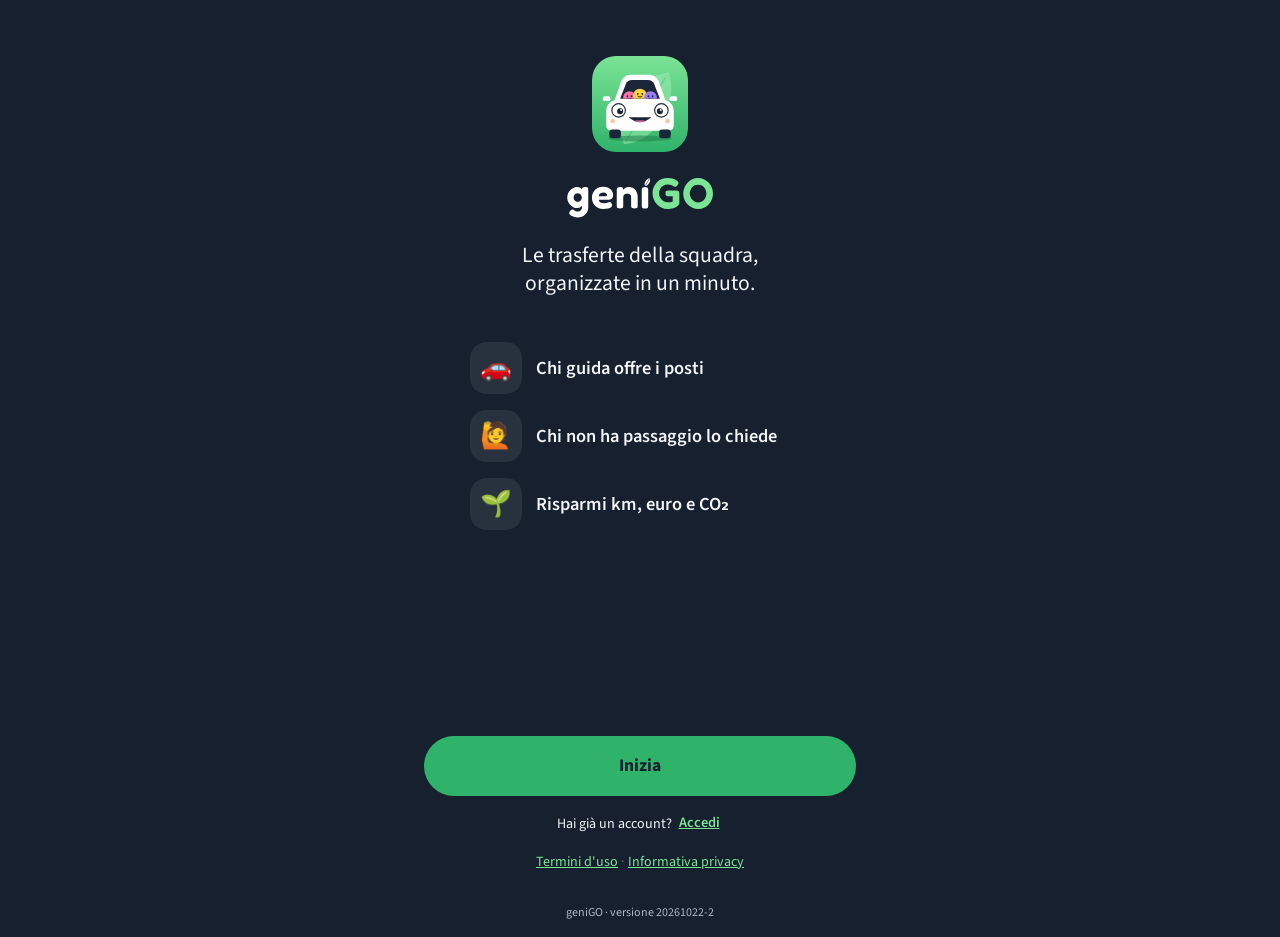
==== commit d3da37d0: "Add files via upload" ====
--- a/index.html
+++ b/index.html
@@ -10,17 +10,17 @@
 <link rel="manifest" href="manifest.webmanifest">
 <link rel="icon" href="icon.svg" type="image/svg+xml">
 <link rel="apple-touch-icon" href="icon-180.png">
-<link rel="stylesheet" href="fonts/fonts.css?v=20261022-1">
-<link rel="stylesheet" href="styles.css?v=20261022-1">
+<link rel="stylesheet" href="fonts/fonts.css?v=20261022-2">
+<link rel="stylesheet" href="styles.css?v=20261022-2">
 </head>
 <body>
 <div id="app" aria-live="polite"><div class="boot">Caricamento…</div></div>
 <div class="ver" id="ver"></div>
 <div class="toast" id="toast" role="status" hidden></div>
-<script src="config.js?v=20261022-1"></script>
+<script src="config.js?v=20261022-2"></script>
 <script src="libs/supabase-2.45.4/supabase.js"></script>
 <script src="libs/qrcode-1.4.4/qrcode.js"></script>
-<script src="sports.js?v=20261022-1"></script>
-<script src="app.js?v=20261022-1"></script>
+<script src="sports.js?v=20261022-2"></script>
+<script src="app.js?v=20261022-2"></script>
 </body>
 </html>
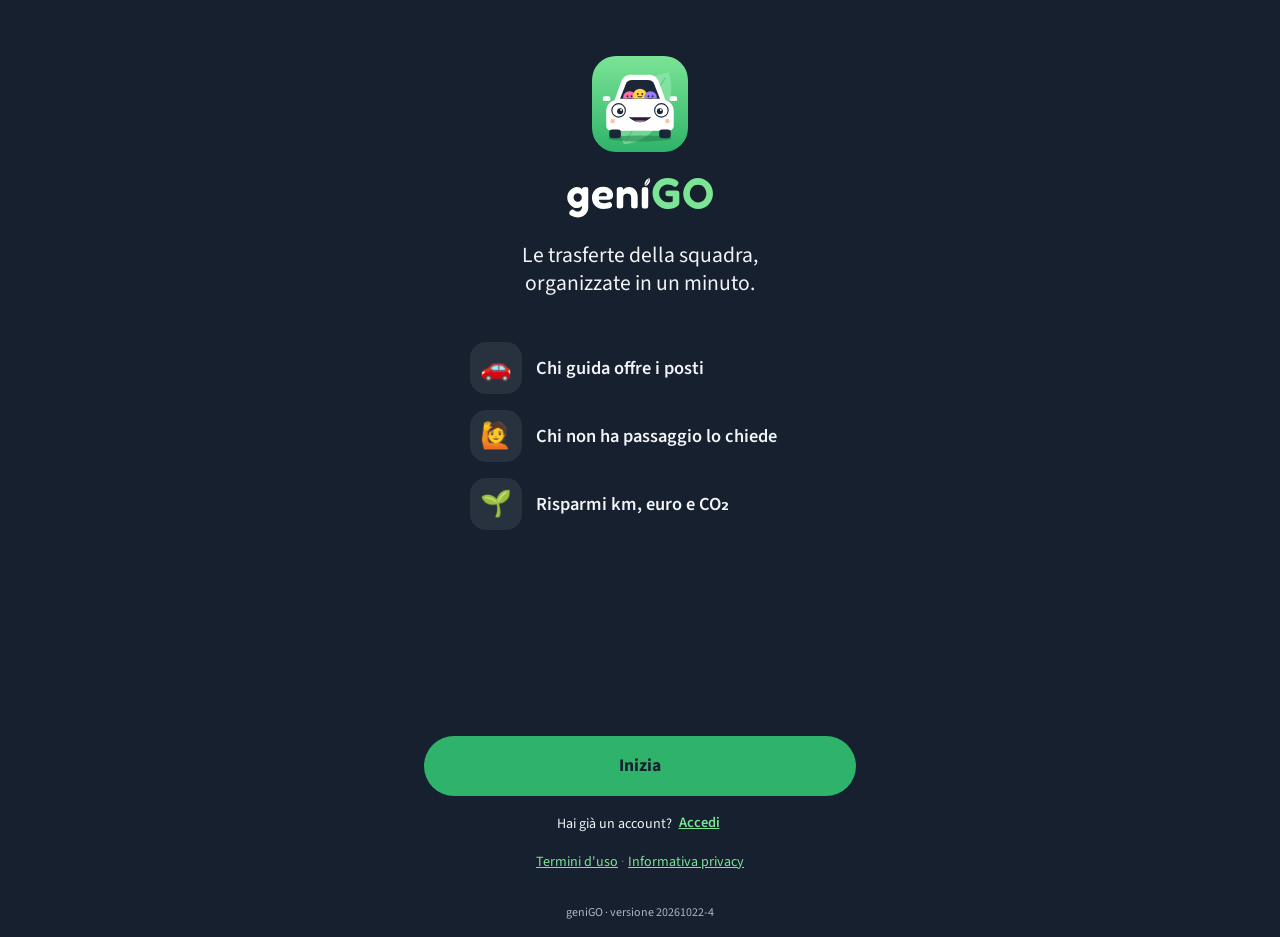
==== commit d98627ec: "Add files via upload" ====
--- a/index.html
+++ b/index.html
@@ -10,17 +10,17 @@
 <link rel="manifest" href="manifest.webmanifest">
 <link rel="icon" href="icon.svg" type="image/svg+xml">
 <link rel="apple-touch-icon" href="icon-180.png">
-<link rel="stylesheet" href="fonts/fonts.css?v=20261022-2">
-<link rel="stylesheet" href="styles.css?v=20261022-2">
+<link rel="stylesheet" href="fonts/fonts.css?v=20261022-4">
+<link rel="stylesheet" href="styles.css?v=20261022-4">
 </head>
 <body>
 <div id="app" aria-live="polite"><div class="boot">Caricamento…</div></div>
 <div class="ver" id="ver"></div>
 <div class="toast" id="toast" role="status" hidden></div>
-<script src="config.js?v=20261022-2"></script>
+<script src="config.js?v=20261022-4"></script>
 <script src="libs/supabase-2.45.4/supabase.js"></script>
 <script src="libs/qrcode-1.4.4/qrcode.js"></script>
-<script src="sports.js?v=20261022-2"></script>
-<script src="app.js?v=20261022-2"></script>
+<script src="sports.js?v=20261022-4"></script>
+<script src="app.js?v=20261022-4"></script>
 </body>
 </html>
--- a/styles.css
+++ b/styles.css
@@ -559,3 +559,29 @@
 .src-tab td:first-child{padding-left:0}
 .src-card > *{min-width:0}
 .src-people li>div:last-child{flex:none;white-space:nowrap}
+
+/* «Chi viaggia?»: riquadro passeggeri (atleti con interruttore, adulti con contatore, totale posti) */
+.pax{display:grid;gap:6px}
+.pax-card{border:1px solid var(--line);border-radius:14px;overflow:hidden;background:var(--surface)}
+.pax .pax-row{display:flex;align-items:center;gap:12px;padding:10px 12px;border-top:1px solid var(--line);margin:0;font-size:1rem;font-weight:400;color:var(--ink);cursor:default}
+.pax .pax-row:first-child{border-top:0}
+.pax label.pax-row{cursor:pointer}
+.pax-av{width:38px;height:38px;border-radius:50%;display:grid;place-items:center;font-weight:800;background:#E3E8F7;color:#2B3A67;flex:none}
+.pax-av.ad{background:var(--warn-soft);color:var(--warn-text);font-size:1.05rem}
+.pax-t{flex:1;min-width:0;display:grid;line-height:1.25}
+.pax-t b{overflow:hidden;text-overflow:ellipsis;white-space:nowrap}
+.pax-sw{appearance:none;-webkit-appearance:none;width:46px!important;height:28px!important;min-height:0!important;border-radius:14px;background:var(--line);position:relative;flex:none;padding:0!important;border:0!important;margin:0;cursor:pointer;transition:background .2s}
+.pax-sw::after{content:"";position:absolute;top:3px;left:3px;width:22px;height:22px;border-radius:50%;background:#fff;transition:left .2s;box-shadow:0 1px 3px rgba(0,0,0,.25)}
+.pax-sw:checked{background:var(--accent)}
+.pax-sw:checked::after{left:21px}
+.pax-sw:disabled{opacity:.4;cursor:not-allowed}
+.pax .pax-row.is-off{opacity:.5}
+.pax .stepper{gap:4px}
+.pax .step-btn{width:36px;height:36px;min-height:0!important;min-width:0;flex:none;font-size:1.15rem}
+.pax .step-btn.plus{border-color:var(--accent);color:var(--accent-text)}
+.pax .step-btn:disabled{opacity:.35;cursor:not-allowed}
+.pax-sum{display:flex;justify-content:space-between;align-items:center;gap:10px;padding:10px 12px;background:var(--accent-soft);color:var(--accent-text);font-weight:700}
+.pax-sum b{font-size:1.15rem}
+.pax-sum small{font-weight:600;opacity:.85}
+.pax-sum.over{background:var(--danger-soft);color:var(--danger)}
+@media (prefers-color-scheme: dark){.pax-av{background:#24304A;color:#C7D2FE}}
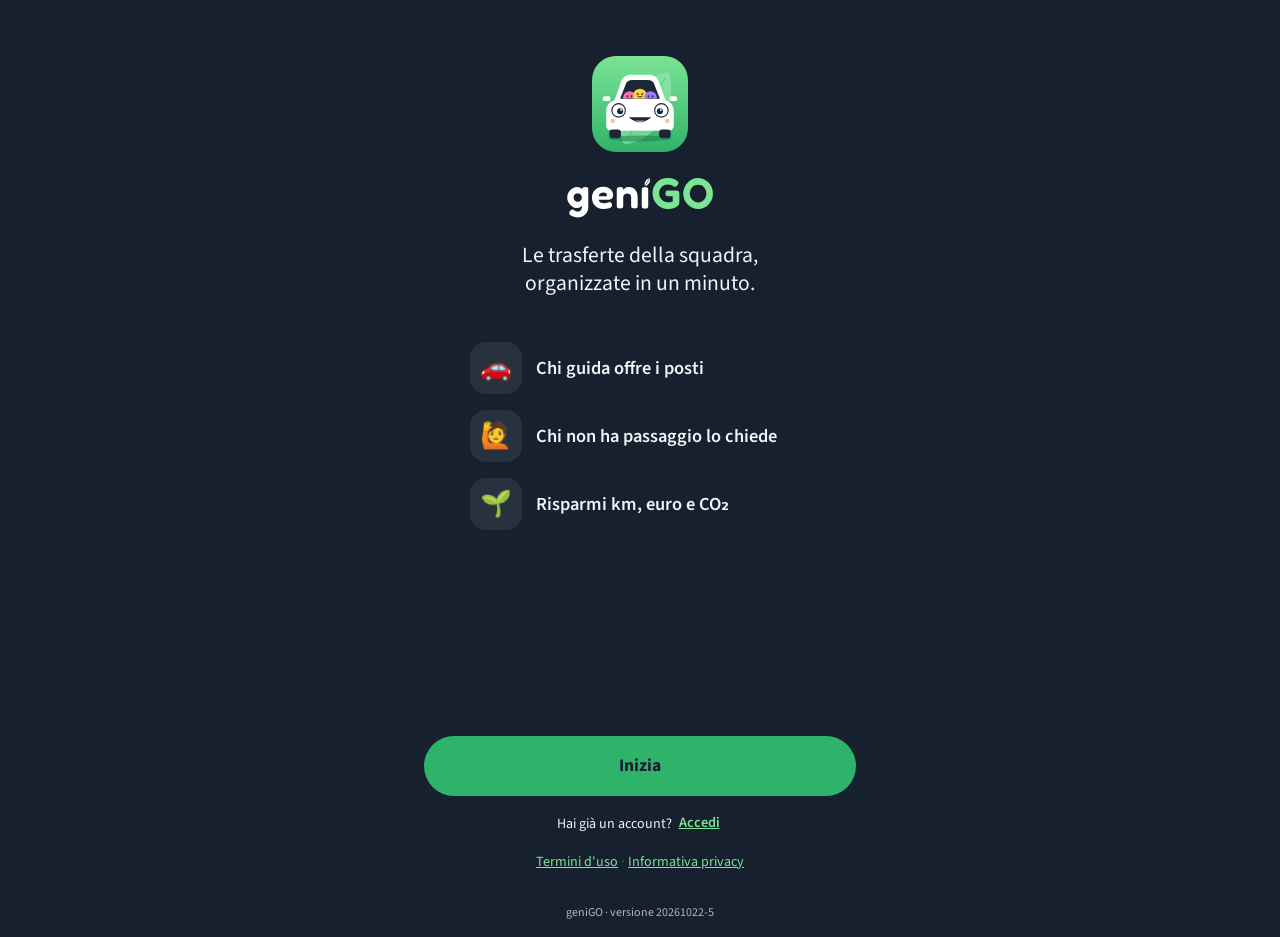
==== commit 000c463e: "Add files via upload" ====
--- a/index.html
+++ b/index.html
@@ -10,17 +10,17 @@
 <link rel="manifest" href="manifest.webmanifest">
 <link rel="icon" href="icon.svg" type="image/svg+xml">
 <link rel="apple-touch-icon" href="icon-180.png">
-<link rel="stylesheet" href="fonts/fonts.css?v=20261022-4">
-<link rel="stylesheet" href="styles.css?v=20261022-4">
+<link rel="stylesheet" href="fonts/fonts.css?v=20261022-5">
+<link rel="stylesheet" href="styles.css?v=20261022-5">
 </head>
 <body>
 <div id="app" aria-live="polite"><div class="boot">Caricamento…</div></div>
 <div class="ver" id="ver"></div>
 <div class="toast" id="toast" role="status" hidden></div>
-<script src="config.js?v=20261022-4"></script>
+<script src="config.js?v=20261022-5"></script>
 <script src="libs/supabase-2.45.4/supabase.js"></script>
 <script src="libs/qrcode-1.4.4/qrcode.js"></script>
-<script src="sports.js?v=20261022-4"></script>
-<script src="app.js?v=20261022-4"></script>
+<script src="sports.js?v=20261022-5"></script>
+<script src="app.js?v=20261022-5"></script>
 </body>
 </html>
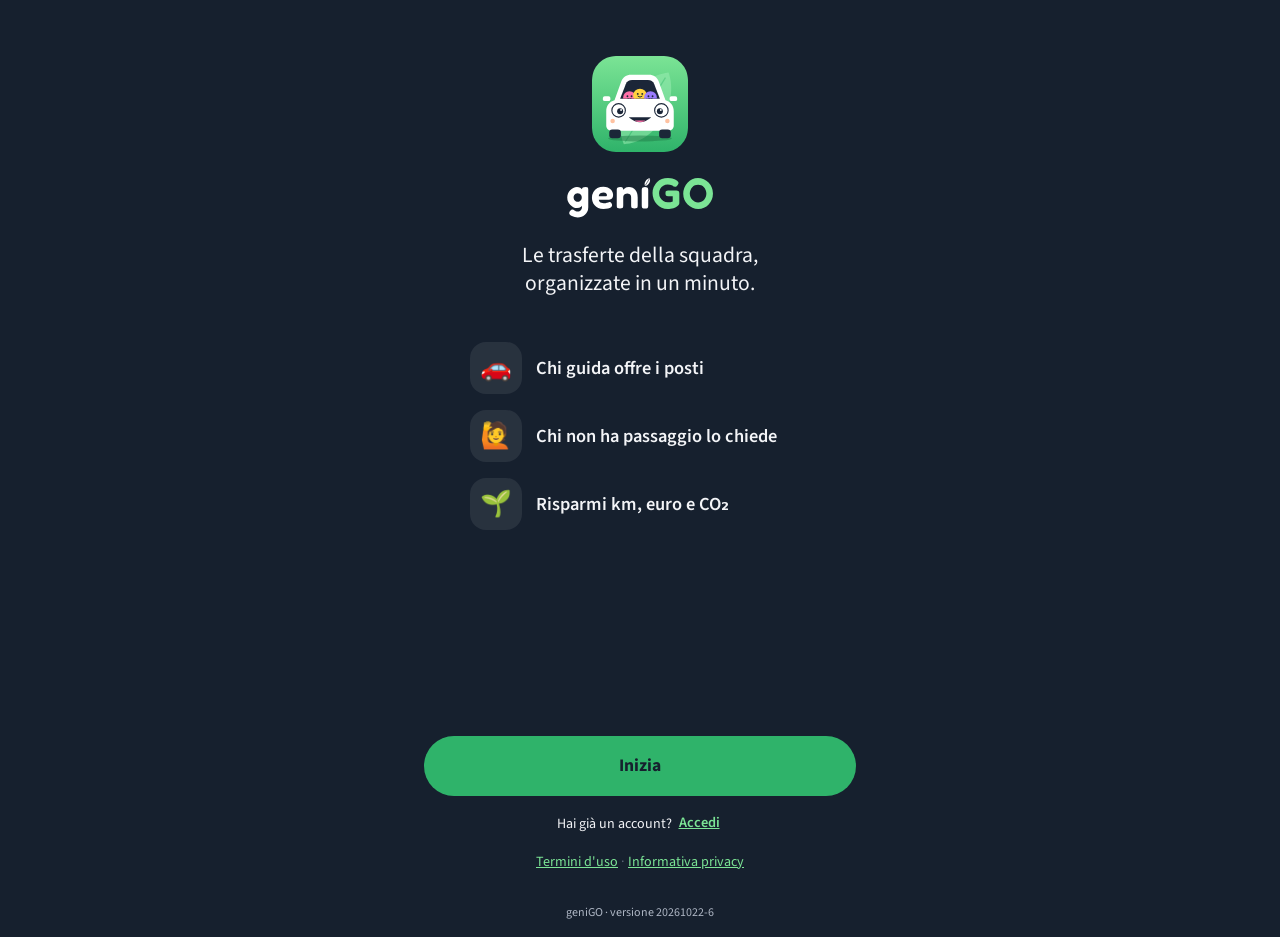
==== commit 21ce8191: "Add files via upload" ====
--- a/index.html
+++ b/index.html
@@ -10,17 +10,17 @@
 <link rel="manifest" href="manifest.webmanifest">
 <link rel="icon" href="icon.svg" type="image/svg+xml">
 <link rel="apple-touch-icon" href="icon-180.png">
-<link rel="stylesheet" href="fonts/fonts.css?v=20261022-5">
-<link rel="stylesheet" href="styles.css?v=20261022-5">
+<link rel="stylesheet" href="fonts/fonts.css?v=20261022-6">
+<link rel="stylesheet" href="styles.css?v=20261022-6">
 </head>
 <body>
 <div id="app" aria-live="polite"><div class="boot">Caricamento…</div></div>
 <div class="ver" id="ver"></div>
 <div class="toast" id="toast" role="status" hidden></div>
-<script src="config.js?v=20261022-5"></script>
+<script src="config.js?v=20261022-6"></script>
 <script src="libs/supabase-2.45.4/supabase.js"></script>
 <script src="libs/qrcode-1.4.4/qrcode.js"></script>
-<script src="sports.js?v=20261022-5"></script>
-<script src="app.js?v=20261022-5"></script>
+<script src="sports.js?v=20261022-6"></script>
+<script src="app.js?v=20261022-6"></script>
 </body>
 </html>
--- a/styles.css
+++ b/styles.css
@@ -585,3 +585,22 @@
 .pax-sum small{font-weight:600;opacity:.85}
 .pax-sum.over{background:var(--danger-soft);color:var(--danger)}
 @media (prefers-color-scheme: dark){.pax-av{background:#24304A;color:#C7D2FE}}
+
+/* consenso email: scelta attiva Sì / No, nessuna risposta preselezionata, stesso peso ai due pulsanti */
+.news-choice{border:0;margin:0;padding:0;display:grid;gap:8px;min-width:0}
+.news-choice legend{padding:0;font-weight:700;color:var(--ink);font-size:1rem;line-height:1.35;margin-bottom:4px}
+.news-choice p{margin:0;font-size:.9rem;color:var(--muted);line-height:1.4}
+.news-btns{display:grid;grid-template-columns:1fr 1fr;gap:8px}
+.news-btns label{position:relative;display:grid!important;margin:0;cursor:pointer}
+.news-btns input{position:absolute;opacity:0;width:1px;height:1px;pointer-events:none}
+.news-btns span{display:grid;place-items:center;text-align:center;min-height:48px;padding:8px 10px;border-radius:12px;border:1.5px solid var(--line);background:var(--surface);color:var(--ink);font-weight:700;font-size:.95rem;line-height:1.2}
+.news-btns input:checked+span{border-color:var(--accent);background:var(--accent-soft);color:var(--accent-text);box-shadow:inset 0 0 0 1px var(--accent)}
+.news-btns input:checked+span::before{content:"✓ "}
+.news-btns input:focus-visible+span{outline:2px solid var(--accent);outline-offset:2px}
+.news-choice.dark{background:#1F2A3A;border-radius:14px;padding:12px 14px}
+.news-choice.dark legend{color:var(--navy-ink)}
+.news-choice.dark p{color:var(--navy-muted)}
+.news-choice.dark .news-btns span{background:transparent;border-color:#3A4659;color:var(--navy-ink)}
+.news-choice.dark .news-btns input:checked+span{background:rgba(47,179,106,.18);border-color:var(--brand);color:#7BE495}
+.news-choice legend{float:left;width:100%}
+.news-choice legend+*{clear:both}
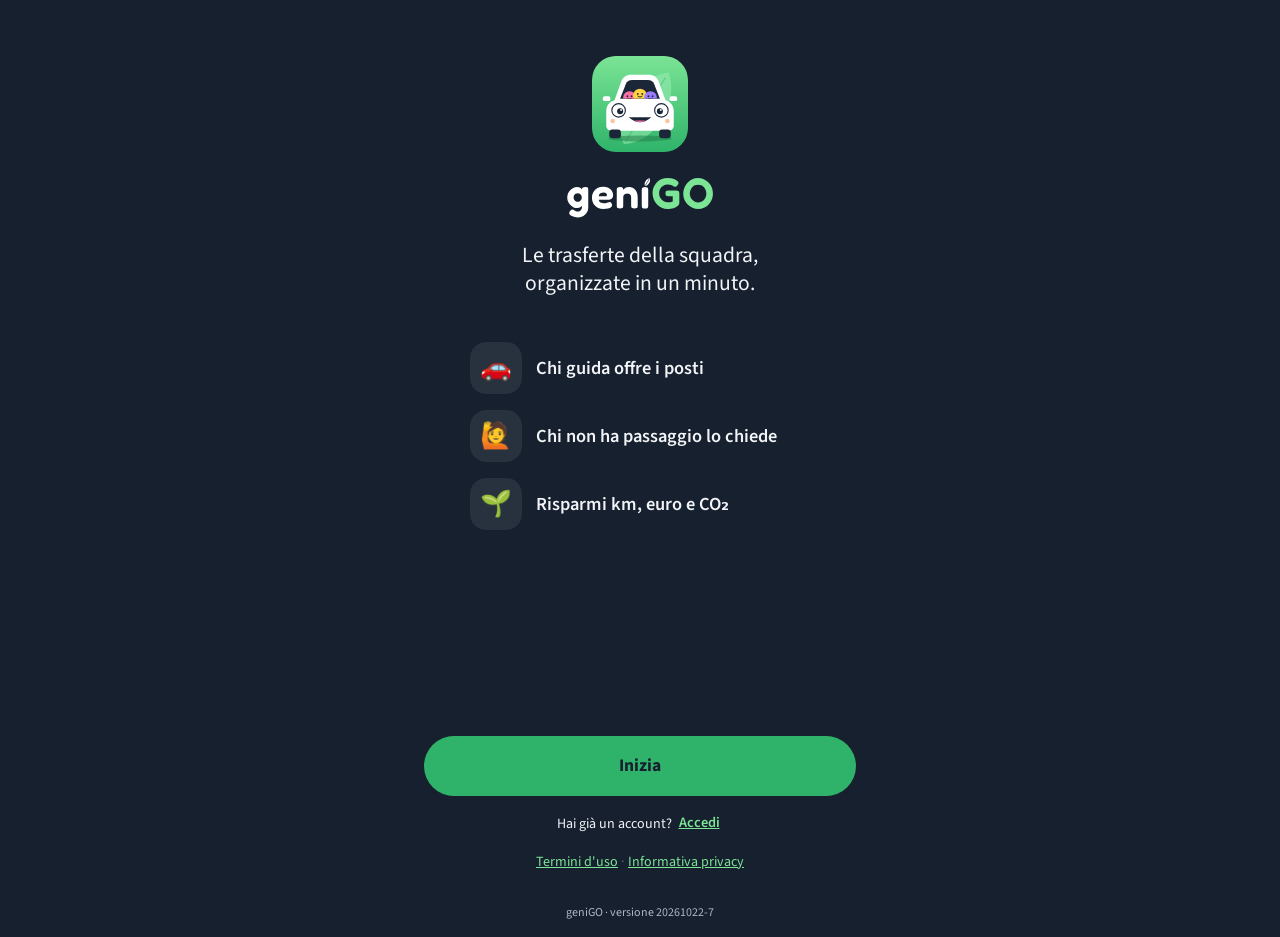
==== commit 3b0ca45e: "Add files via upload" ====
--- a/index.html
+++ b/index.html
@@ -10,17 +10,17 @@
 <link rel="manifest" href="manifest.webmanifest">
 <link rel="icon" href="icon.svg" type="image/svg+xml">
 <link rel="apple-touch-icon" href="icon-180.png">
-<link rel="stylesheet" href="fonts/fonts.css?v=20261022-6">
-<link rel="stylesheet" href="styles.css?v=20261022-6">
+<link rel="stylesheet" href="fonts/fonts.css?v=20261022-7">
+<link rel="stylesheet" href="styles.css?v=20261022-7">
 </head>
 <body>
 <div id="app" aria-live="polite"><div class="boot">Caricamento…</div></div>
 <div class="ver" id="ver"></div>
 <div class="toast" id="toast" role="status" hidden></div>
-<script src="config.js?v=20261022-6"></script>
+<script src="config.js?v=20261022-7"></script>
 <script src="libs/supabase-2.45.4/supabase.js"></script>
 <script src="libs/qrcode-1.4.4/qrcode.js"></script>
-<script src="sports.js?v=20261022-6"></script>
-<script src="app.js?v=20261022-6"></script>
+<script src="sports.js?v=20261022-7"></script>
+<script src="app.js?v=20261022-7"></script>
 </body>
 </html>
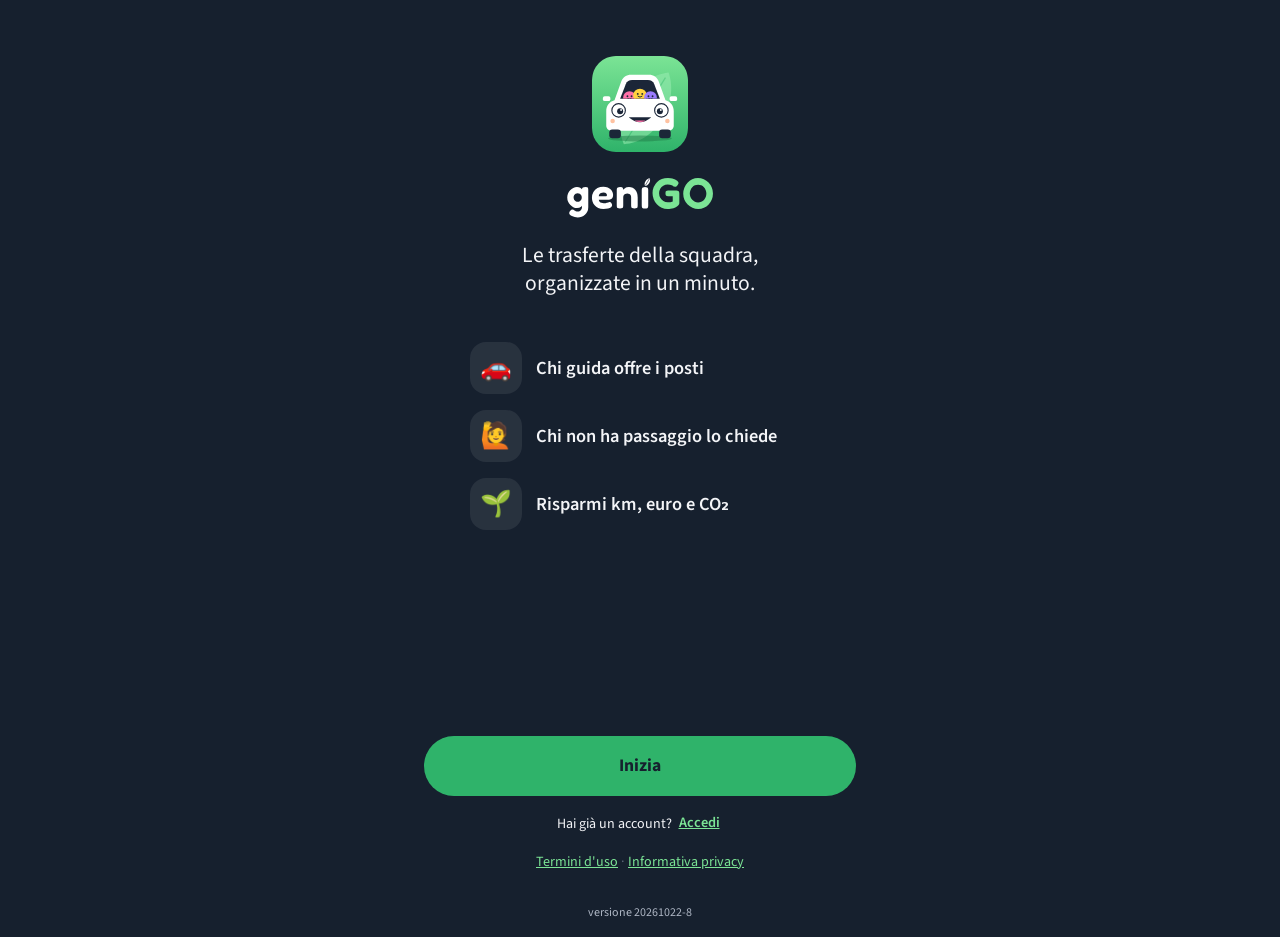
==== commit 8a3e2c9c: "Add files via upload" ====
--- a/index.html
+++ b/index.html
@@ -10,17 +10,17 @@
 <link rel="manifest" href="manifest.webmanifest">
 <link rel="icon" href="icon.svg" type="image/svg+xml">
 <link rel="apple-touch-icon" href="icon-180.png">
-<link rel="stylesheet" href="fonts/fonts.css?v=20261022-7">
-<link rel="stylesheet" href="styles.css?v=20261022-7">
+<link rel="stylesheet" href="fonts/fonts.css?v=20261022-8">
+<link rel="stylesheet" href="styles.css?v=20261022-8">
 </head>
 <body>
 <div id="app" aria-live="polite"><div class="boot">Caricamento…</div></div>
 <div class="ver" id="ver"></div>
 <div class="toast" id="toast" role="status" hidden></div>
-<script src="config.js?v=20261022-7"></script>
+<script src="config.js?v=20261022-8"></script>
 <script src="libs/supabase-2.45.4/supabase.js"></script>
 <script src="libs/qrcode-1.4.4/qrcode.js"></script>
-<script src="sports.js?v=20261022-7"></script>
-<script src="app.js?v=20261022-7"></script>
+<script src="sports.js?v=20261022-8"></script>
+<script src="app.js?v=20261022-8"></script>
 </body>
 </html>
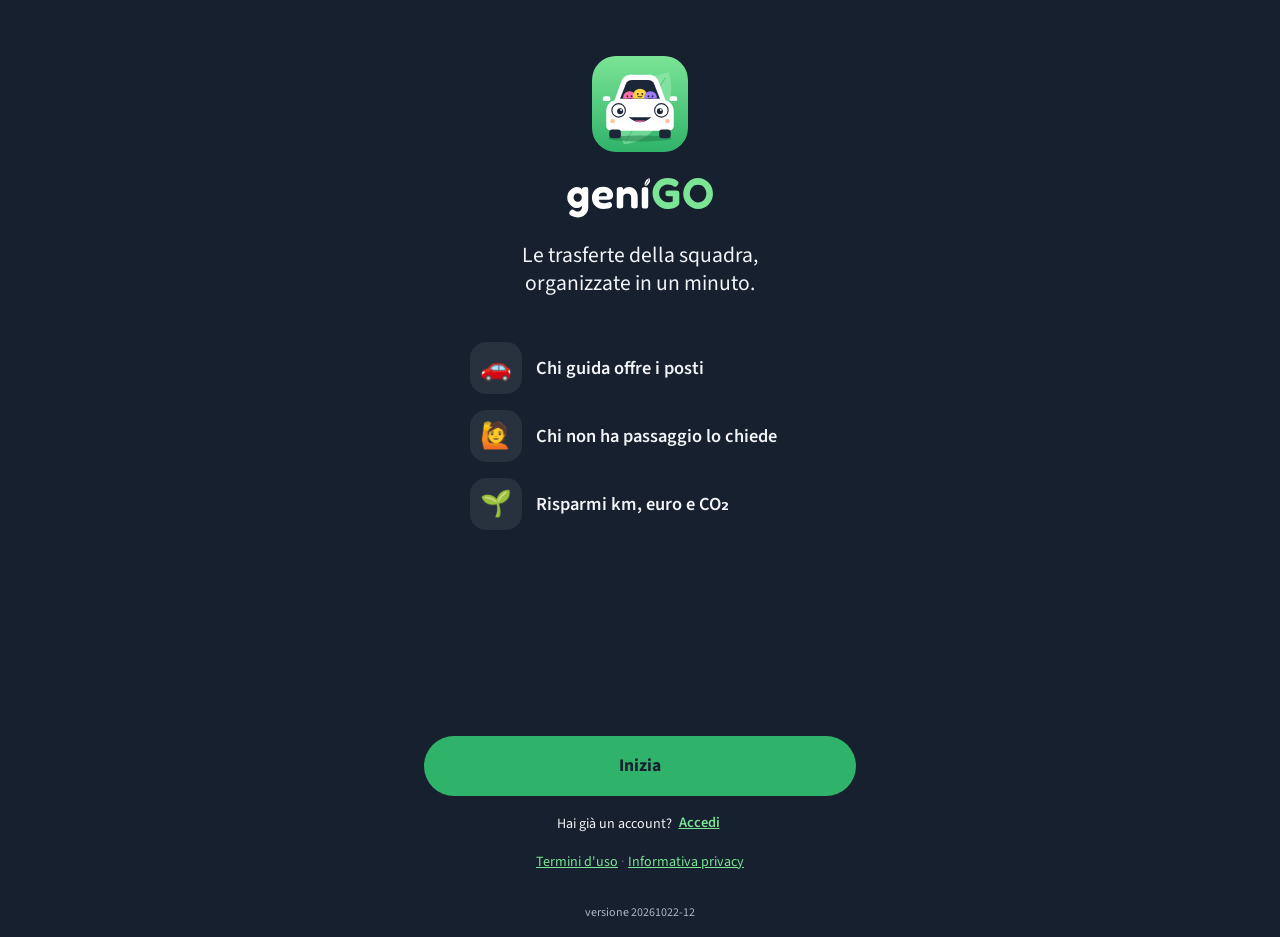
==== commit b276bba6: "Add files via upload" ====
--- a/index.html
+++ b/index.html
@@ -10,17 +10,17 @@
 <link rel="manifest" href="manifest.webmanifest">
 <link rel="icon" href="icon.svg" type="image/svg+xml">
 <link rel="apple-touch-icon" href="icon-180.png">
-<link rel="stylesheet" href="fonts/fonts.css?v=20261022-8">
-<link rel="stylesheet" href="styles.css?v=20261022-8">
+<link rel="stylesheet" href="fonts/fonts.css?v=20261022-12">
+<link rel="stylesheet" href="styles.css?v=20261022-12">
 </head>
 <body>
 <div id="app" aria-live="polite"><div class="boot">Caricamento…</div></div>
 <div class="ver" id="ver"></div>
 <div class="toast" id="toast" role="status" hidden></div>
-<script src="config.js?v=20261022-8"></script>
+<script src="config.js?v=20261022-12"></script>
 <script src="libs/supabase-2.45.4/supabase.js"></script>
 <script src="libs/qrcode-1.4.4/qrcode.js"></script>
-<script src="sports.js?v=20261022-8"></script>
-<script src="app.js?v=20261022-8"></script>
+<script src="sports.js?v=20261022-12"></script>
+<script src="app.js?v=20261022-12"></script>
 </body>
 </html>
